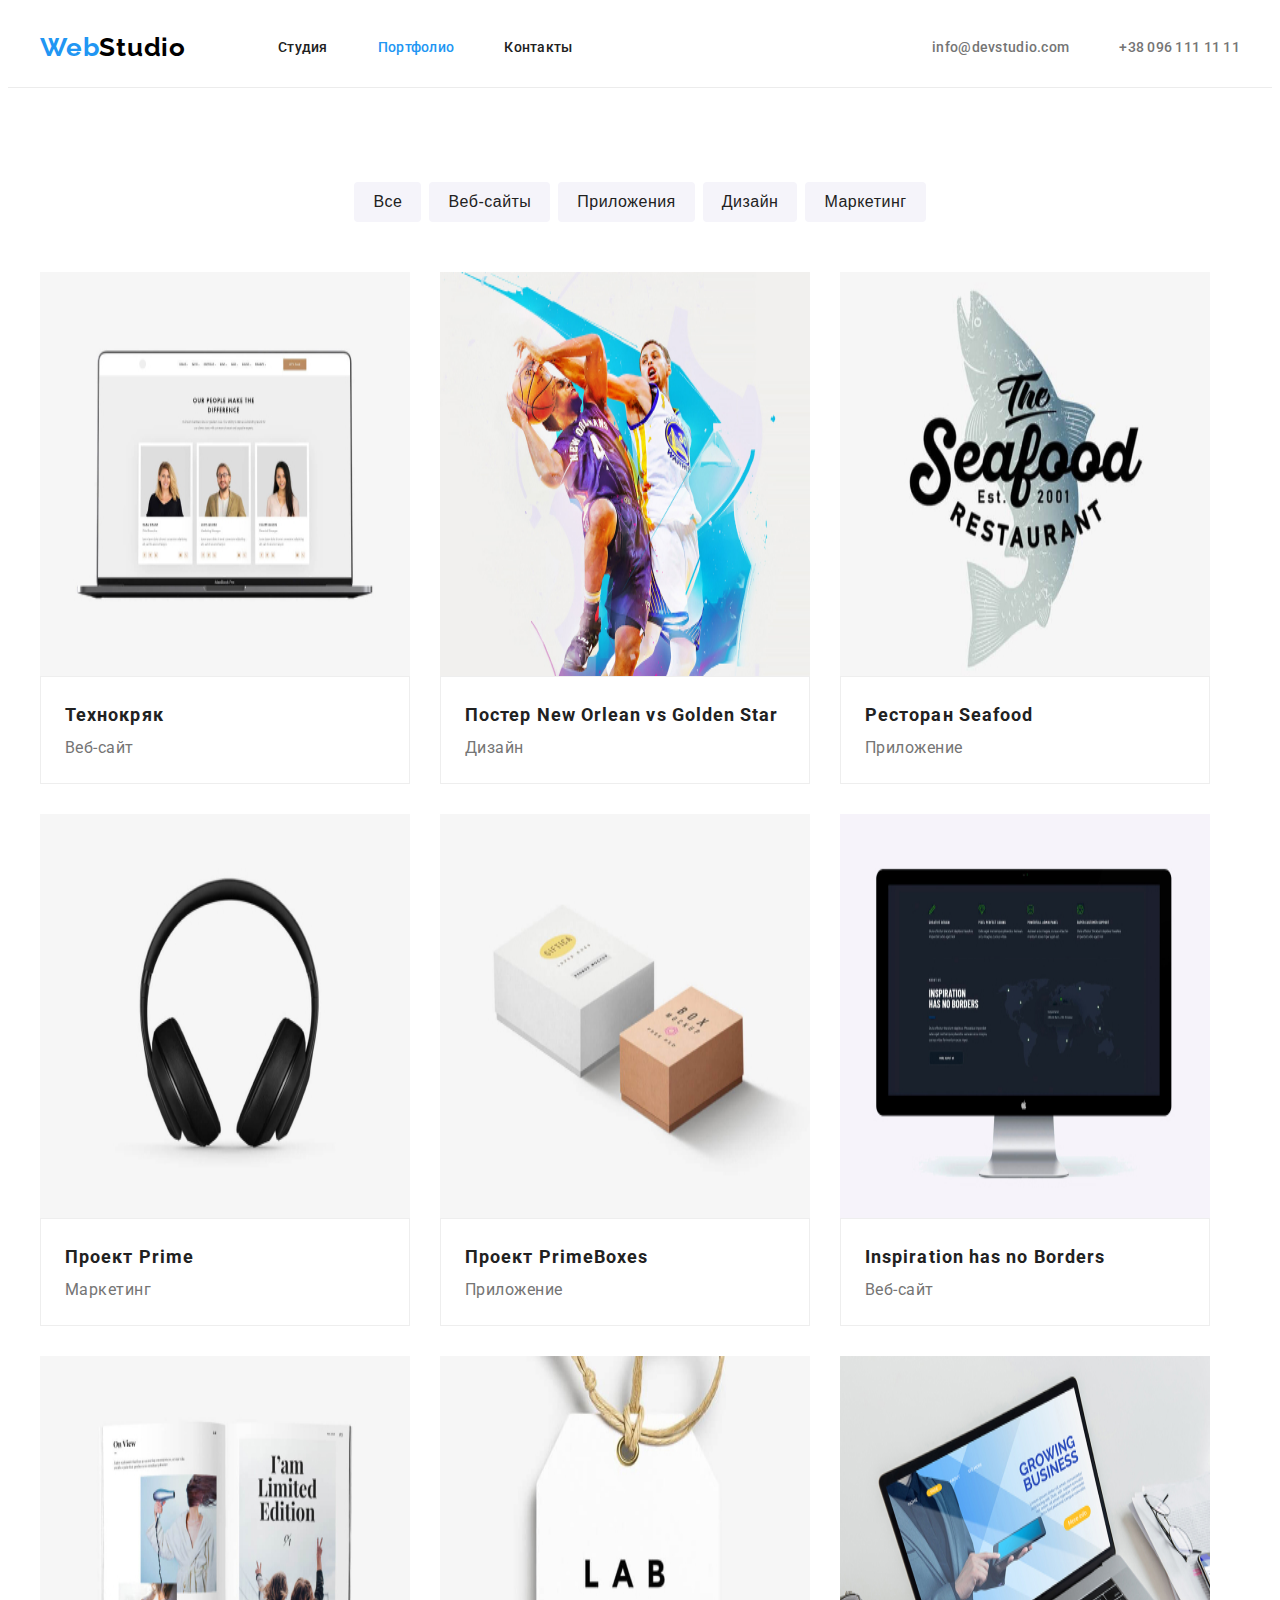
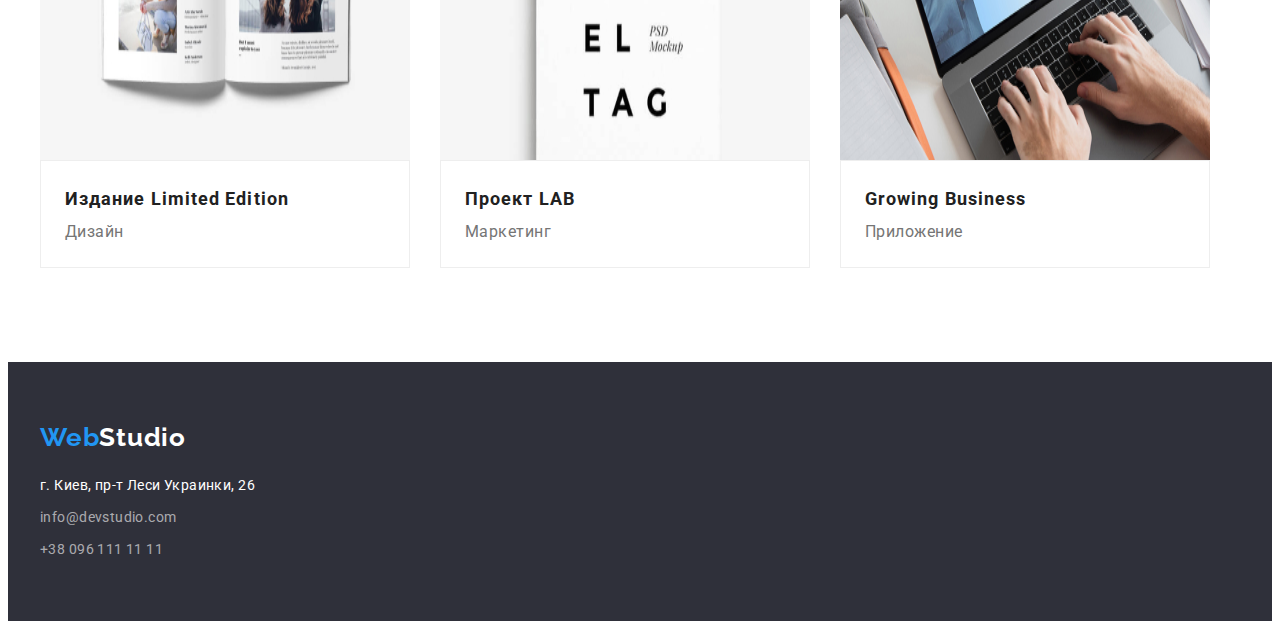
==== portfolio.html @ aff62d83 "Блочная модель и Flexbox" ====
<!DOCTYPE html>
<html lang="ru">

<head>
    <meta charset="UTF-8">
    <meta name="viewport" content="width=device-width, initial-scale=1.0">
    <title>Портфолио</title>
    <link rel="preconnect" href="https://fonts.gstatic.com">
    <link
        href="https://fonts.googleapis.com/css2?family=Raleway:wght@700&family=Roboto:wght@400;500;700;900&display=swap"
        rel="stylesheet">
    <link rel="stylesheet" href="https://cdnjs.cloudflare.com/ajax/libs/modern-normalize/1.0.0/modern-normalize.min.css"
        integrity="sha512-ISS7cAi1PEhQ8jnbJpJZMd29NlhNj4AWYyLOSp2CE/CsHxTCu+r+t0D2yoJudVrd0/8fTVPUVDzY5Tvli75u/g=="
        crossorigin="anonymous" />
    <link rel="stylesheet" href="./css/styles.css">
</head>

<body>

    <header class="page-header portfolio-header">
        <div class="container">
            <nav class="navigation">
                <a class="logotype-header link" href="./index.html" lang="en">
                    <span class="logotype-accent">Web</span>Studio
                </a>
                <ul class="navigation-list list">
                    <li class="navigation-list-item">
                        <a class="navigation-list-link link" href="./index.html"
                            title="Активная страница">Студия</a>
                    </li>
                    <li class="navigation-list-item">
                        <a class="navigation-list-link current-link" href="./portfolio.html">Портфолио</a>
                    </li>
                    <li class="navigation-list-item">
                        <a class="navigation-list-link link" href="#">Контакты</a>
                    </li>
                </ul>
            </nav>
            <ul class="contacts-list list">
                <li class="contacts-list-item">
                    <a class="contacts-link link" href="mailto:info@devstudio.com">info@devstudio.com</a>
                </li>
                <li class="contacts-list-item">
                    <a class="contacts-link link" href="tel:+380961111111">+38 096 111 11 11</a>
                </li>
            </ul>
        </div>    
    </header>

    <main>
        <!-- PROJECTS -->
        <section class="projects container">
            <!-- PROJECTS FILTER -->  
            <h1 class="visually-hidden">Фильтр проэктов</h1>
                <ul class="filter-list list">
                    <li class="filter-item">
                        <button class="filter-btn" type="button">Все</button>
                    </li>
                    <li class="filter-item">
                        <button class="filter-btn" type="button">Веб-сайты</button>
                    </li>
                    <li class="filter-item">
                        <button class="filter-btn" type="button">Приложения</button>
                    </li>
                    <li class="filter-item">
                        <button class="filter-btn" type="button">Дизайн</button>
                    </li>
                    <li class="filter-item">
                        <button class="filter-btn" type="button">Маркетинг</button>
                    </li>
                </ul>

            <!-- PROJECTS EXAMPLES -->
            <h2 class="visually-hidden">Портфолио проэктов</h2>
            <ul class="portfolio-list list">
                <li class="portfolio-item">
                    <a class="portfolio-link link" href="#">
                        <img class="portfolio-img" src="./images/portfolio/project-1.jpg"
                            alt="изображение веб-сайта на экране ноутбука" width="370" height="404">
                        
                        <div class="portfolio-content">
                            <h3 class="portfolio-title">Технокряк</h3>
                            <p class="portfolio-text">Веб-сайт</p>
                        </div>
                    </a>
                </li>
                <li class="portfolio-item">
                    <a class="portfolio-link link" href="#">
                        <img class="portfolio-img" src="./images/portfolio/project-2.jpg" alt="баскетрболисты играют с мячом"
                            width="370" height="404">
                        <div class="portfolio-content">
                            <h3 class="portfolio-title">
                            Постер <span lang="en">New Orlean vs Golden Star</span></h3>
                            <p class="portfolio-text">Дизайн</p>
                        </div>
                    </a>
                </li>
                <li class="portfolio-item">
                    <a class="portfolio-link link" href="#">
                        <img class="portfolio-img" src="./images/portfolio/project-3.jpg" alt="логотип ресторана" width="370"
                            height="404">
                        <div class="portfolio-content">
                            <h3 class="portfolio-title">Ресторан <span lang="en">Seafood</span></h3>
                            <p class="portfolio-text">Приложение</p>
                        </div>
                    </a>
                </li>
                <li class="portfolio-item">
                    <a class="portfolio-link link" href="#">
                        <img class="portfolio-img" src="./images/portfolio/project-4.jpg" alt="фото накладных науников" width="370"
                            height="404">
                        <div class="portfolio-content">
                            <h3 class="portfolio-title">Проект <span lang="en">Prime</span></h3>
                            <p class="portfolio-text">Маркетинг</p>
                        </div>
                    </a>
                </li>
                <li class="portfolio-item">
                    <a class="portfolio-link link" href="#">
                        <img class="portfolio-img" src="./images/portfolio/project-5.jpg" alt="две коробки" width="370"
                            height="404">
                        <div class="portfolio-content">
                            <h3 class="portfolio-title">Проект <span lang="en">PrimeBoxes</span></h3>
                            <p class="portfolio-text">Приложение</p>
                        </div>
                    </a>
                </li>
                <li class="portfolio-item">
                    <a class="portfolio-link link" href="#">
                        <img class="portfolio-img" src="./images/portfolio/project-6.jpg"
                            alt="изображение веб-сайта на экране монитора" width="370" height="404">
                        <div class="portfolio-content">
                            <h3 class="portfolio-title" lang="en">Inspiration has no Borders</h3>
                            <p class="portfolio-text">Веб-сайт</p>
                        </div>
                    </a>
                </li>
                <li class="portfolio-item">
                    <a class="portfolio-link link" href="#">
                        <img class="portfolio-img" src="./images/portfolio/project-7.jpg" alt="журнал с картинками" width="370"
                            height="404">
                        <div class="portfolio-content">
                            <h3 class="portfolio-title">Издание <span lang="en">Limited Edition</span></h3>
                            <p class="portfolio-text">Дизайн</p>
                        </div>
                    </a>
                </li>
                <li class="portfolio-item">
                    <a class="portfolio-link link" href="#">
                        <img class="portfolio-img" src="./images/portfolio/project-8.jpg" alt="бирка с логотипом" width="370"
                            height="404">
                        <div class="portfolio-content">
                            <h3 class="portfolio-title">Проект <span lang="en">LAB</span></h3>
                            <p class="portfolio-text">Маркетинг</p>
                        </div>
                    </a>
                </li>
                <li class="portfolio-item">
                    <a class="portfolio-link link" href="#">
                        <img class="portfolio-img" src="./images/portfolio/project-9.jpg"
                            alt="человек печатает на клавиатуре ноутбука" width="370" height="404">
                        <div class="portfolio-content">
                            <h3 class="portfolio-title" lang="en">Growing Business</h3>
                            <p class="portfolio-text">Приложение</p>
                        </div>
                    </a>
                </li>
            </ul>                        
        </section>
    </main>

    <footer class="footer">
        <div class="container">
            <a class="logotype-footer link" href="./index.html" lang="en">
                <span class="logotype-accent">Web</span>Studio
            </a>
            <address class="address">
                <ul class="address-list list">
                    <li class="address-item">
                        <a class="contact-address link" href="https://goo.gl/maps/m7bAaqpw1Z7369187" target="_blank">г.
                            Киев,
                            пр-т Леси Украинки, 26</a>
                    </li>
                    <li class="address-item">
                        <a class="contact-addres-link link" href="mailto:info@devstudio.com">info@devstudio.com</a>
                    </li>
                    <li class="address-item">
                        <a class="contact-addres-link link" href="tel:+380961111111">+38 096 111 11 11</a>
                    </li>
                </ul>
            </address>    
        </div>    
    </footer>
</body>

</html>
---- css/styles.css ----
:root {
  --text-font: "Roboto", sans-serif;
  --text-logo: "Raleway", sans-serif;
  --black-color: #000000;
  --accent-color: #2196f3;
  --title-color: #212121;
  --text-color: #757575;
  --text-light-color: #ffffff;
  --background-light-color: #ffffff;
  --background-dark-color: #2f303a;
  --filter-btn-color: #f5f4fa;
}

body {
  font-family: var(--text-font);
  color: var(--text-color);
  background-color: var(--background-light-color);
}

h1,
h2,
h3,
h4,
h5,
h6,
p {
  margin: 0;
}

ul,
ol {
  margin: 0;
  padding: 0;
}

img {
  display: block;
}

.list {
  list-style: none;
}

.link {
  text-decoration: none;
}

.address {
  font-style: normal;
}

.container {
  width: 1200px;
  margin: 0 auto;
  padding: 0 15px;
}

.visually-hidden {
  position: absolute !important;
  clip: rect(1px 1px 1px 1px); /* IE6, IE7 */
  clip: rect(1px, 1px, 1px, 1px);
  padding: 0 !important;
  border: 0 !important;
  height: 1px !important;
  width: 1px !important;
  overflow: hidden;
}

/*==== HEADER ====*/

.page-header .container {
  display: flex;
  align-items: center;
}

.navigation {
  display: flex;
  align-items: center;
}

.navigation-list {
  display: flex;
  align-items: center;
}

.logotype-header {
  padding-top: 24px;
  padding-bottom: 24px;
  margin-right: 92px;

  color: var(--black-color);

  font-family: var(--text-logo);
  font-weight: 700;
  font-size: 26px;
  line-height: 1.192;
  letter-spacing: 0.03em;
}

.logotype-header:hover,
.logotype-header:focus {
  color: var(--black-color);
}

.logotype-accent {
  color: var(--accent-color);
}

.navigation-list-item:not(:last-child) {
  margin-right: 50px;
}

.navigation-list-link {
  display: block;
  padding-top: 30px;
  padding-bottom: 30px;

  color: var(--title-color);

  font-weight: 500;
  font-size: 14px;
  line-height: 1.143;
  letter-spacing: 0.02em;
}

.current-link {
  color: var(--accent-color);
  text-decoration: none;
}

.navigation-list-link:hover,
.navigation-list-link:focus {
  color: var(--accent-color);
}

.contacts-list {
  display: flex;
  align-items: center;
  margin-left: auto;
}

.contacts-list-item:not(:last-child) {
  margin-right: 50px;
}

.contacts-link {
  display: block;
  padding-top: 30px;
  padding-bottom: 30px;

  font-weight: 500;
  font-size: 14px;
  line-height: 1.143;
  letter-spacing: 0.02em;
  color: var(--text-color);
}

.contacts-link:hover,
.contacts-link:focus {
  color: var(--accent-color);
}

/*==== END HEADER ====*/

/*==== HERO ====*/

.hero {
  padding-top: 200px;
  padding-bottom: 200px;
  text-align: center;
  background-color: var(--background-dark-color);
}

.hero-title {
  margin-bottom: 30px;

  color: var(--text-light-color);

  font-weight: 900;
  font-size: 44px;
  line-height: 1.364;
  letter-spacing: 0.06em;
  text-transform: uppercase;
  
}

.modal-btn {
  min-width: 200px;
  box-shadow: 0px 4px 4px rgba(0, 0, 0, 0.15);
  border-radius: 4px;
  padding: 10px 30px;
  cursor: pointer;

  color: var(--text-light-color);
  background-color: var(--accent-color);

  font-weight: 700;
  font-size: 16px;
  line-height: 1.875;
  letter-spacing: 0.06em;
}

.modal-btn:hover,
.modal-btn:focus {
  color: var(--accent-color);
  background-color: var(--background-light-color);
}

/*==== END HERO ====*/

/*==== FEATURES ====*/

.features {
  padding-top: 94px;
  padding-bottom: 94px;
}

.features-list {
  display: flex;
  align-items: center;
}

.features-item {
  width: 270px;
}

.features-item:not(:last-child) {
  margin-right: 30px;
}

.features-title {
  margin-bottom: 10px;

  color: var(--title-color);

  font-weight: 700;
  font-size: 14px;
  line-height: 1.143;
  letter-spacing: 0.03em;
  text-transform: uppercase;
  
}

.features-text {
  font-weight: 400;
  font-size: 14px;
  line-height: 24px;
}

/*==== END FEATURES ====*/

/*==== SERVICES ====*/

.services {
  padding-bottom: 94px;
}

.services-list {
  display: flex;
  align-items: center;
}

.services-item:not(:last-child) {
  margin-right: 30px;
}

.services-title {
  margin-bottom: 50px;

  color: var(--title-color);

  font-weight: 700;
  font-size: 36px;
  line-height: 1.167;
  text-align: center;
  letter-spacing: 0.03em;
}

/*==== END SERVICES ====*/

/*====  OUR TEAM ====*/

.team {
  padding-top: 94px;
  padding-bottom: 94px;
}

.team {
  background-color: var(--filter-btn-color);
}

.team-list {
  display: flex;
}

.team-item:not(:last-child) {
  margin-right: 30px;
}

.team-title {
  margin-bottom: 50px;
  font-weight: 700;
  font-size: 36px;
  line-height: 1.167;
  text-align: center;
  letter-spacing: 0.03em;
  color: var(--title-color);
}

.team-content {
  text-align: center;
  padding-top: 30px;
  padding-bottom: 30px;

  background-color: var(--background-light-color);
  box-shadow: 0px 1px 3px rgba(0, 0, 0, 0.12), 0px 1px 1px rgba(0, 0, 0, 0.14),
    0px 2px 1px rgba(0, 0, 0, 0.2);
  border-radius: 0px 0px 4px 4px;
}

.team-name {
  margin-bottom: 10px;
  font-weight: 500;
  font-size: 16px;
  line-height: 1.188;
  text-align: center;
  letter-spacing: 0.03em;
  color: var(--title-color);
}

.team-text {
  font-weight: 400;
  font-size: 16px;
  line-height: 1.188;
  text-align: center;
  letter-spacing: 0.03em;
}

/*====  END OUR TEAM ====*/

/*====  FOOTER ====*/

.footer {
  padding-top: 60px;
  padding-bottom: 60px;
  background-color: var(--background-dark-color);
}

.logotype-footer {
  display: block;
  margin-bottom: 20px;

  color: var(--text-light-color);

  font-family: var(--text-logo);
  font-weight: 700;
  font-size: 26px;
  line-height: 1.192;
  letter-spacing: 0.03em;
}

.logotype-footer:hover,
.logotype-footer:focus {
  color: var(--text-light-color);
}

.address-item:not(:last-child) {
  margin-bottom: 8px;
}

.contact-address {
  font-weight: 400;
  font-size: 14px;
  line-height: 1.715;
  letter-spacing: 0.03em;
  color: var(--text-light-color);
}

.contact-address:hover,
.contact-address:focus {
  color: var(--text-light-color);
}

.contact-addres-link {
  font-weight: 400;
  font-size: 14px;
  line-height: 1.715;
  letter-spacing: 0.03em;
  color: rgba(255, 255, 255, 0.6);
}

.contact-addres-link:hover,
.contact-addres-link:focus {
  color: rgba(255, 255, 255, 0.6);
}

/*==== END FOOTER ====*/

/*====  PORTFOLIO  ====*/

.portfolio-header {
  border-bottom: 1px solid #ececec;
}

.projects {
  padding-top: 94px;
  padding-bottom: 94px;
}

.filter-list {
  display: flex;
  align-items: center;
  justify-content: center;
  margin-bottom: 50px;
}

.filter-item:not(:last-child) {
  margin-right: 8px;
}

.filter-btn {
  padding: 6px 18px;
  border-radius: 4px;
  border: 1px solid transparent;
  cursor: pointer;

  font-weight: 500;
  font-size: 16px;
  line-height: 1.625;
  text-align: center;
  letter-spacing: 0.03em;
  background-color: var(--filter-btn-color);
  color: var(--title-color);
}

.filter-btn:hover,
.filter-btn:focus {
  background-color: var(--accent-color);
  color: var(--text-light-color);
  box-shadow: 0px 3px 1px rgba(0, 0, 0, 0.1), 0px 1px 2px rgba(0, 0, 0, 0.08),
    0px 2px 2px rgba(0, 0, 0, 0.12);
  border-radius: 4px;
}

.portfolio-list {
  display: flex;
  flex-wrap: wrap;
  margin: -15px;
}

.portfolio-item {
  width: 370px;
  margin: 15px;
  }

.portfolio-title {
  font-weight: 700;
  font-size: 18px;
  line-height: 2;
  letter-spacing: 0.06em;
  color: var(--title-color);
}

.portfolio-text {
  font-weight: 400;
  font-size: 16px;
  line-height: 1.875;
  letter-spacing: 0.03em;
  color: var(--text-color);
}

.portfolio-content {
  padding: 20px 24px;
  
  background-color: var(--background-light-color);
  border: 1px solid #EEEEEE

/*====  END PORTFOLIO  ====*/
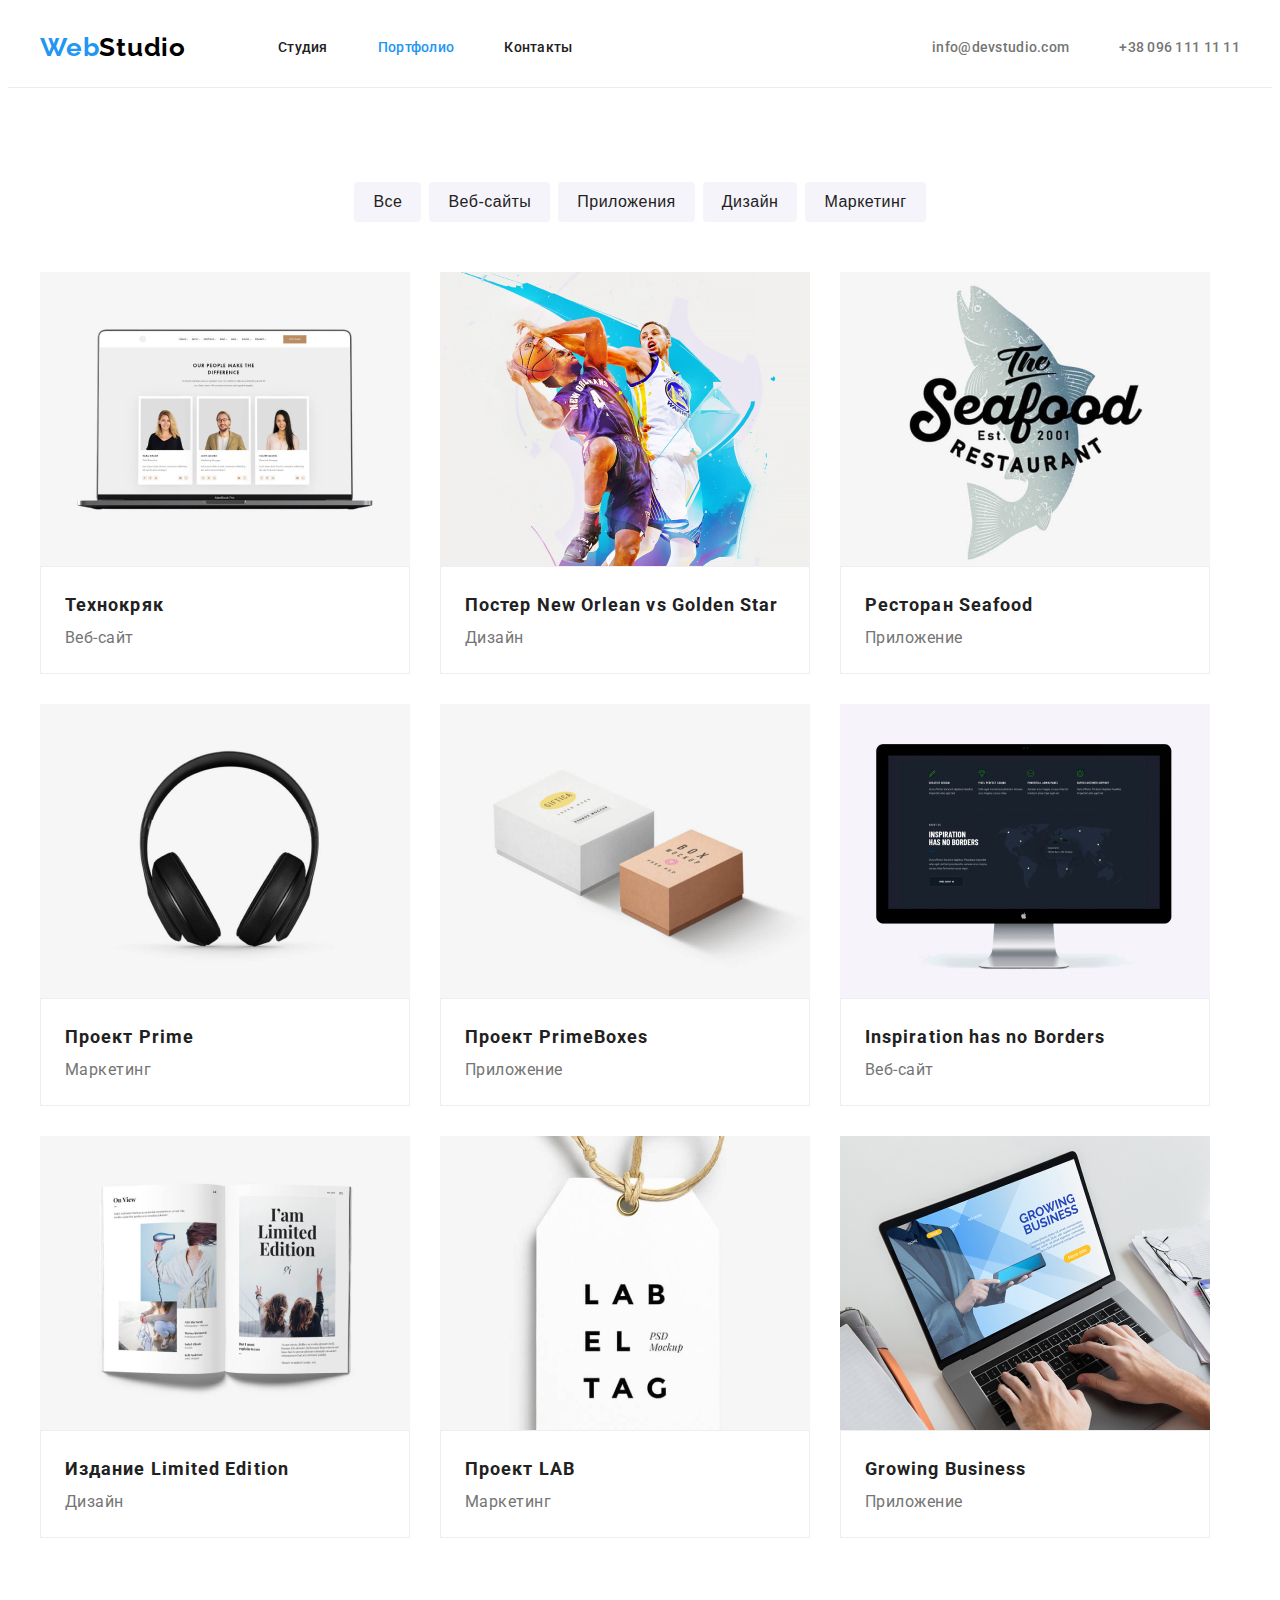
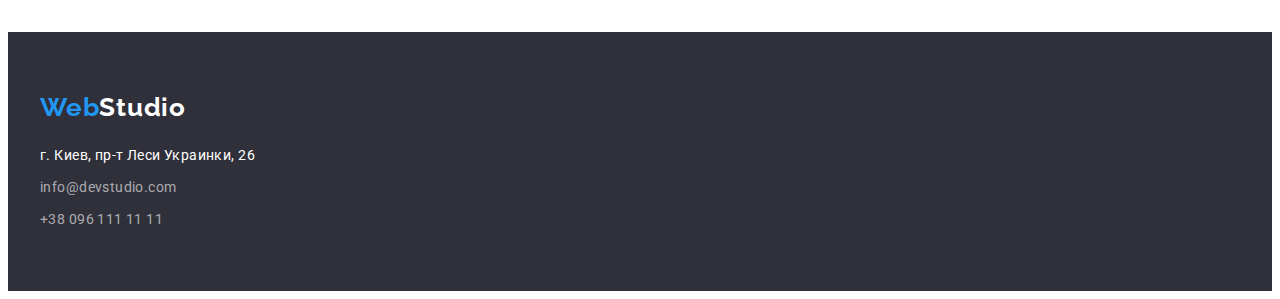
==== commit acb4547e: "Блочная модель и Flexbox" ====
--- a/portfolio.html
+++ b/portfolio.html
@@ -76,8 +76,7 @@
                 <li class="portfolio-item">
                     <a class="portfolio-link link" href="#">
                         <img class="portfolio-img" src="./images/portfolio/project-1.jpg"
-                            alt="изображение веб-сайта на экране ноутбука" width="370" height="404">
-                        
+                            alt="изображение веб-сайта на экране ноутбука" width="370"  height="294">
                         <div class="portfolio-content">
                             <h3 class="portfolio-title">Технокряк</h3>
                             <p class="portfolio-text">Веб-сайт</p>
@@ -87,7 +86,7 @@
                 <li class="portfolio-item">
                     <a class="portfolio-link link" href="#">
                         <img class="portfolio-img" src="./images/portfolio/project-2.jpg" alt="баскетрболисты играют с мячом"
-                            width="370" height="404">
+                            width="370" height="294">
                         <div class="portfolio-content">
                             <h3 class="portfolio-title">
                             Постер <span lang="en">New Orlean vs Golden Star</span></h3>
@@ -97,8 +96,7 @@
                 </li>
                 <li class="portfolio-item">
                     <a class="portfolio-link link" href="#">
-                        <img class="portfolio-img" src="./images/portfolio/project-3.jpg" alt="логотип ресторана" width="370"
-                            height="404">
+                        <img class="portfolio-img" src="./images/portfolio/project-3.jpg" alt="логотип ресторана" width="370" height="294">
                         <div class="portfolio-content">
                             <h3 class="portfolio-title">Ресторан <span lang="en">Seafood</span></h3>
                             <p class="portfolio-text">Приложение</p>
@@ -108,7 +106,7 @@
                 <li class="portfolio-item">
                     <a class="portfolio-link link" href="#">
                         <img class="portfolio-img" src="./images/portfolio/project-4.jpg" alt="фото накладных науников" width="370"
-                            height="404">
+                            height="294">
                         <div class="portfolio-content">
                             <h3 class="portfolio-title">Проект <span lang="en">Prime</span></h3>
                             <p class="portfolio-text">Маркетинг</p>
@@ -118,7 +116,7 @@
                 <li class="portfolio-item">
                     <a class="portfolio-link link" href="#">
                         <img class="portfolio-img" src="./images/portfolio/project-5.jpg" alt="две коробки" width="370"
-                            height="404">
+                            height="294">
                         <div class="portfolio-content">
                             <h3 class="portfolio-title">Проект <span lang="en">PrimeBoxes</span></h3>
                             <p class="portfolio-text">Приложение</p>
@@ -128,7 +126,7 @@
                 <li class="portfolio-item">
                     <a class="portfolio-link link" href="#">
                         <img class="portfolio-img" src="./images/portfolio/project-6.jpg"
-                            alt="изображение веб-сайта на экране монитора" width="370" height="404">
+                            alt="изображение веб-сайта на экране монитора" width="370" height="294">
                         <div class="portfolio-content">
                             <h3 class="portfolio-title" lang="en">Inspiration has no Borders</h3>
                             <p class="portfolio-text">Веб-сайт</p>
@@ -138,7 +136,7 @@
                 <li class="portfolio-item">
                     <a class="portfolio-link link" href="#">
                         <img class="portfolio-img" src="./images/portfolio/project-7.jpg" alt="журнал с картинками" width="370"
-                            height="404">
+                            height="294">
                         <div class="portfolio-content">
                             <h3 class="portfolio-title">Издание <span lang="en">Limited Edition</span></h3>
                             <p class="portfolio-text">Дизайн</p>
@@ -148,7 +146,7 @@
                 <li class="portfolio-item">
                     <a class="portfolio-link link" href="#">
                         <img class="portfolio-img" src="./images/portfolio/project-8.jpg" alt="бирка с логотипом" width="370"
-                            height="404">
+                            height="294">
                         <div class="portfolio-content">
                             <h3 class="portfolio-title">Проект <span lang="en">LAB</span></h3>
                             <p class="portfolio-text">Маркетинг</p>
@@ -158,7 +156,7 @@
                 <li class="portfolio-item">
                     <a class="portfolio-link link" href="#">
                         <img class="portfolio-img" src="./images/portfolio/project-9.jpg"
-                            alt="человек печатает на клавиатуре ноутбука" width="370" height="404">
+                            alt="человек печатает на клавиатуре ноутбука" width="370" height="294">
                         <div class="portfolio-content">
                             <h3 class="portfolio-title" lang="en">Growing Business</h3>
                             <p class="portfolio-text">Приложение</p>
--- a/css/styles.css
+++ b/css/styles.css
@@ -181,7 +181,6 @@
   line-height: 1.364;
   letter-spacing: 0.06em;
   text-transform: uppercase;
-  
 }
 
 .modal-btn {
@@ -238,7 +237,6 @@
   line-height: 1.143;
   letter-spacing: 0.03em;
   text-transform: uppercase;
-  
 }
 
 .features-text {
@@ -451,7 +449,7 @@
 .portfolio-item {
   width: 370px;
   margin: 15px;
-  }
+}
 
 .portfolio-title {
   font-weight: 700;
@@ -471,8 +469,9 @@
 
 .portfolio-content {
   padding: 20px 24px;
-  
+
   background-color: var(--background-light-color);
-  border: 1px solid #EEEEEE
+  border: 1px solid #eeeeee;
+}
 
 /*====  END PORTFOLIO  ====*/
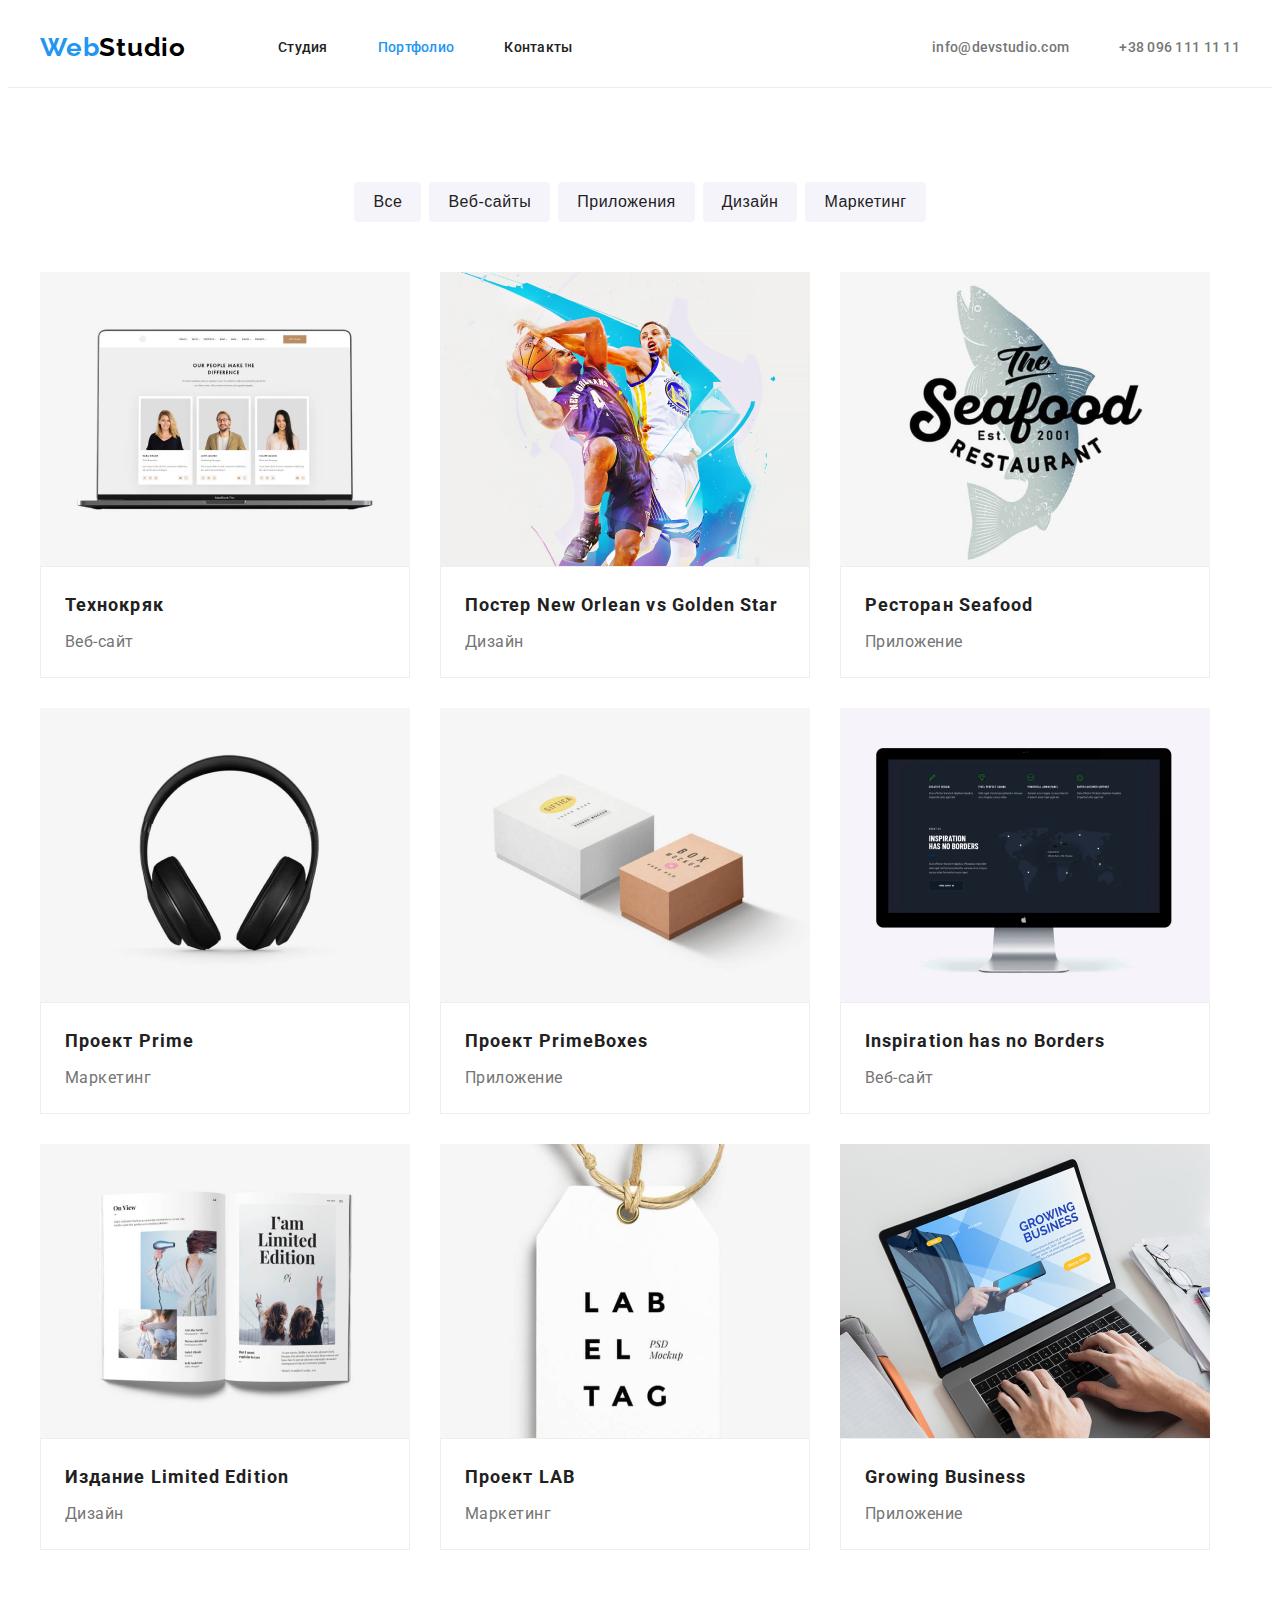
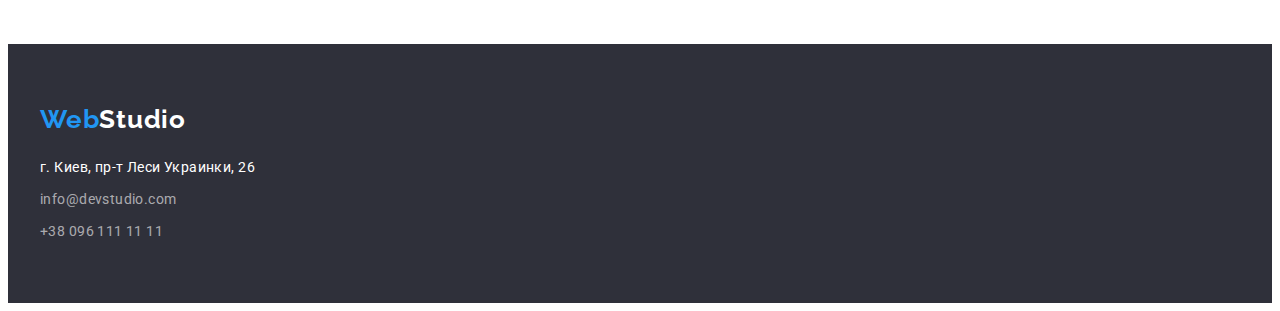
==== commit d453ecca: "Блочная модель и Flexbox" ====
--- a/portfolio.html
+++ b/portfolio.html
@@ -85,7 +85,7 @@
                 </li>
                 <li class="portfolio-item">
                     <a class="portfolio-link link" href="#">
-                        <img class="portfolio-img" src="./images/portfolio/project-2.jpg" alt="баскетрболисты играют с мячом"
+                        <img class="portfolio-img" src="./images/portfolio/project-2.jpg" alt="баскетболисты играют с мячом"
                             width="370" height="294">
                         <div class="portfolio-content">
                             <h3 class="portfolio-title">
@@ -105,7 +105,7 @@
                 </li>
                 <li class="portfolio-item">
                     <a class="portfolio-link link" href="#">
-                        <img class="portfolio-img" src="./images/portfolio/project-4.jpg" alt="фото накладных науников" width="370"
+                        <img class="portfolio-img" src="./images/portfolio/project-4.jpg" alt="фото накладных наушников" width="370"
                             height="294">
                         <div class="portfolio-content">
                             <h3 class="portfolio-title">Проект <span lang="en">Prime</span></h3>
--- a/css/styles.css
+++ b/css/styles.css
@@ -291,6 +291,10 @@
   display: flex;
 }
 
+.team-item {
+  width: 270px;
+}
+
 .team-item:not(:last-child) {
   margin-right: 30px;
 }
@@ -306,9 +310,8 @@
 }
 
 .team-content {
-  text-align: center;
-  padding-top: 30px;
-  padding-bottom: 30px;
+  padding: 30px 10px;
+  text-align: center;
 
   background-color: var(--background-light-color);
   box-shadow: 0px 1px 3px rgba(0, 0, 0, 0.12), 0px 1px 1px rgba(0, 0, 0, 0.14),
@@ -452,6 +455,7 @@
 }
 
 .portfolio-title {
+  margin-bottom: 4px;
   font-weight: 700;
   font-size: 18px;
   line-height: 2;
